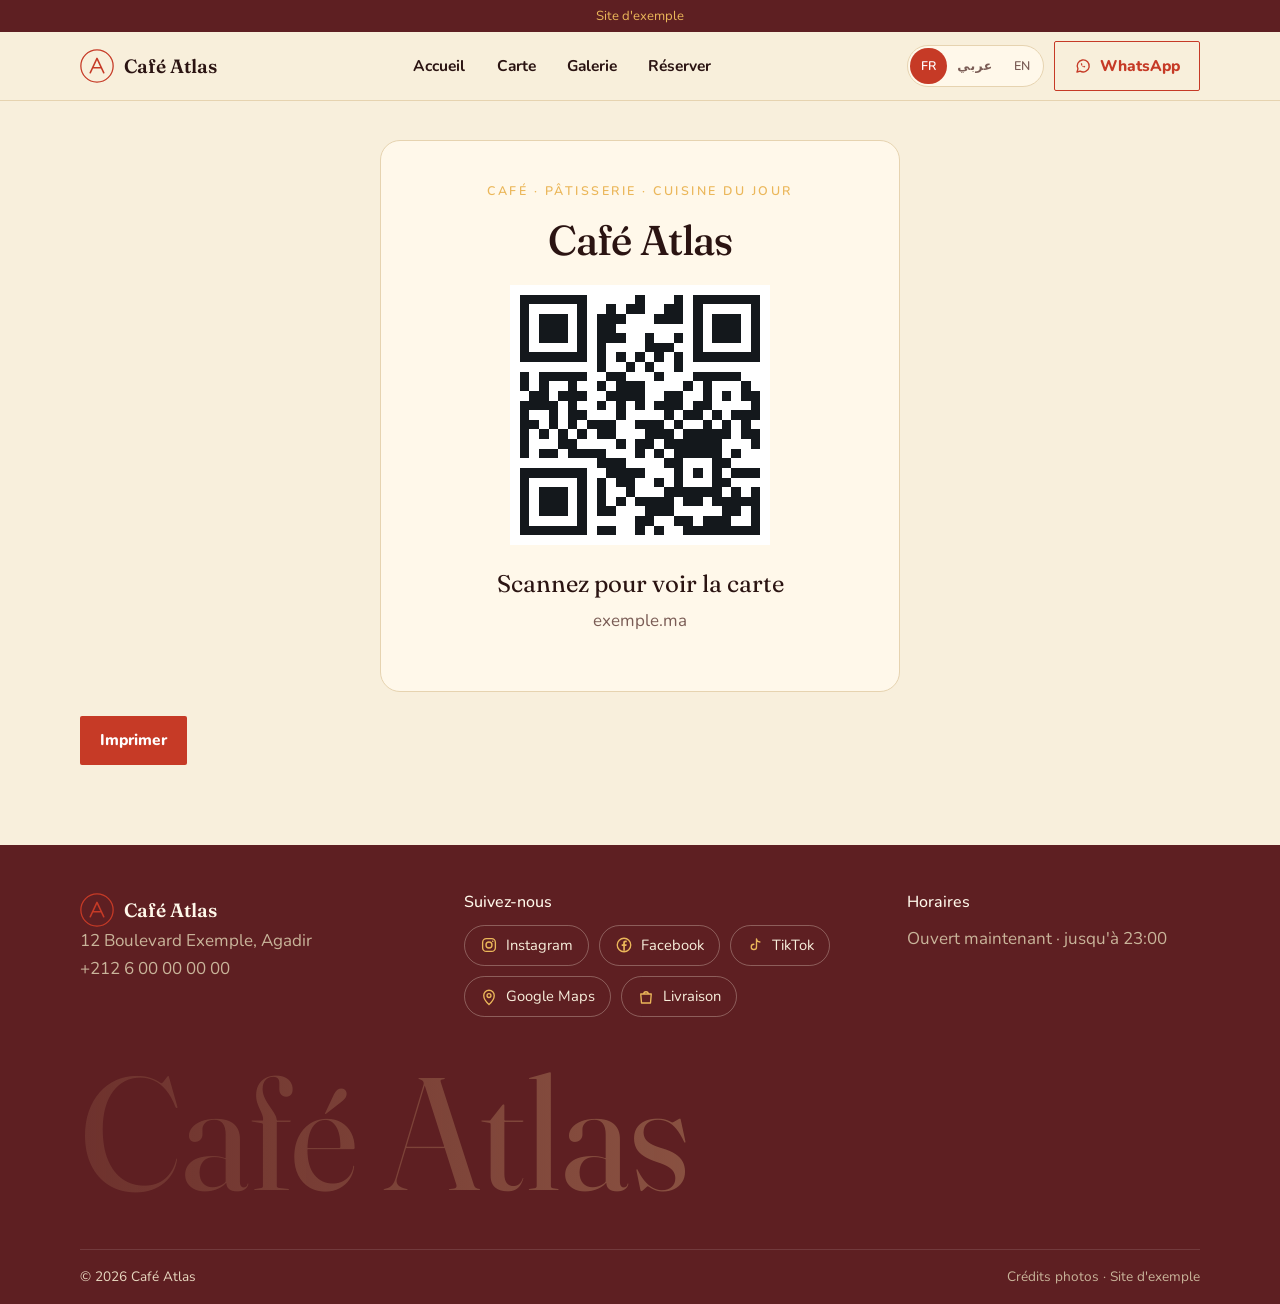
==== affichette.html @ 84bd7ed2 "feat: site d'exemple Café Atlas" ====
<!doctype html>
<html lang="fr" dir="ltr">
<head>
<meta charset="utf-8">
<meta name="viewport" content="width=device-width, initial-scale=1">
<title data-i18n="ti_poster">Affichette · Café Atlas</title>
<meta name="description" content="Affichette QR code du Café Atlas." data-i18n-meta="md_poster">
<meta property="og:title" content="Affichette · Café Atlas"><meta property="og:description" content="Affichette QR code du Café Atlas."><meta property="og:type" content="website">
<meta name="theme-color" content="#14181c">
<link rel="icon" href="data:image/svg+xml,%3Csvg xmlns='http://www.w3.org/2000/svg' viewBox='0 0 40 40'%3E%3Crect width='40' height='40' rx='9' fill='%2314181c'/%3E%3Cpath d='M12 28 20 11l8 17M15.5 22h9' fill='none' stroke='%23b8895b' stroke-width='2.4' stroke-linecap='round' stroke-linejoin='round'/%3E%3C/svg%3E">
<link rel="stylesheet" href="assets/style.css">
<link rel="preconnect" href="https://fonts.googleapis.com"><link rel="preconnect" href="https://fonts.gstatic.com" crossorigin>
<link rel="stylesheet" href="https://fonts.googleapis.com/css2?family=Fraunces:ital,opsz,wght@0,9..144,300;0,9..144,500;0,9..144,600;1,9..144,400;1,9..144,600&family=Nunito:wght@400;600;700;800&display=swap">
<link rel="stylesheet" href="assets/fx.css">
<link rel="stylesheet" href="assets/v2.css">

<script>document.documentElement.classList.add('js')</script>
</head>
<body data-page="poster">
<div class="prog" aria-hidden="true"></div>
<a class="skip" href="#main" data-i18n="skip">Aller au contenu</a>
<div class="demo" role="note"><span data-i18n="demo">Site d'exemple</span></div>
<header class="hdr" id="top">
  <div class="wrap hdr-in">
    <a class="brand" href="index.html" aria-label="Café Atlas"><svg class="mono" viewBox="0 0 40 40" aria-hidden="true"><circle cx="20" cy="20" r="19" fill="none" stroke="currentColor" stroke-width="1.5"/><path d="M12 28 20 11l8 17M15.5 22h9" fill="none" stroke="currentColor" stroke-width="1.8" stroke-linecap="round" stroke-linejoin="round"/></svg><span class="bn" data-i18n="name">Café Atlas</span></a>
    <nav class="nav" id="nav" aria-label="Navigation"><ul><li><a href="index.html" data-i18n="nav_home">Accueil</a></li><li><a href="carte.html" data-i18n="nav_menu">Carte</a></li><li><a href="galerie.html" data-i18n="nav_gallery">Galerie</a></li><li><a href="contact.html" data-i18n="nav_contact">Réserver</a></li></ul></nav>
    <div class="hdr-r">
      <div class="lang" role="group" aria-label="Langue"><button type="button" data-lang="fr" aria-pressed="true">FR</button><button type="button" data-lang="ar" aria-pressed="false" lang="ar">عربي</button><button type="button" data-lang="en" aria-pressed="false">EN</button></div>
      <a class="btn btn-ghost hide-s" data-wa href="https://wa.me/212600000000"><svg viewBox="0 0 24 24" aria-hidden="true"><path d="M4 20l1.3-4.2A8 8 0 1 1 8.2 18.8L4 20z" fill="none" stroke="currentColor" stroke-width="1.8" stroke-linejoin="round"/><path d="M9 9c.5 2.5 2.5 4.5 5 5l1.2-1.2-1.8-1-.8.7c-.9-.4-1.6-1.1-2-2l.7-.8-1-1.8L9 9z" fill="currentColor"/></svg><span data-i18n="wa">WhatsApp</span></a>
      <button class="burger" id="burger" type="button" aria-expanded="false" aria-controls="nav" aria-label="Menu" data-i18n-aria="nav_open"><span></span><span></span></button>
    </div>
  </div>
</header>
<main id="main">

<section class="poster-wrap"><div class="wrap">
<div class="poster" id="poster">
  <p class="eyebrow"><span data-i18n="tag">Café · Pâtisserie · Cuisine du jour</span></p><h1><span data-split data-i18n="name">Café Atlas</span></h1>
  <div class="qrbox"><svg role="img" aria-label="QR code" xmlns="http://www.w3.org/2000/svg" viewBox="0 0 27 27" shape-rendering="crispEdges"><path fill="#ffffff" d="M0 0h27v27H0z"/><path stroke="#14181c" d="M1 1.5h7m5 0h1m3 0h1m1 0h7M1 2.5h1m5 0h1m2 0h1m1 0h2m2 0h2m1 0h1m5 0h1M1 3.5h1m1 0h3m1 0h1m1 0h3m3 0h3m1 0h1m1 0h3m1 0h1M1 4.5h1m1 0h3m1 0h1m1 0h2m8 0h1m1 0h3m1 0h1M1 5.5h1m1 0h3m1 0h1m1 0h3m2 0h1m2 0h1m1 0h1m1 0h3m1 0h1M1 6.5h1m5 0h1m1 0h1m4 0h3m2 0h1m5 0h1M1 7.5h7m1 0h1m1 0h1m1 0h1m1 0h1m1 0h1m1 0h7M9 8.5h1m2 0h1m1 0h1m2 0h1M1 9.5h1m1 0h5m2 0h2m3 0h1m3 0h5M1 10.5h1m1 0h1m2 0h1m2 0h1m1 0h3m4 0h1m1 0h1m3 0h1M2 11.5h2m1 0h3m2 0h4m2 0h2m2 0h1m1 0h1m1 0h2M1 12.5h4m1 0h1m2 0h1m1 0h1m1 0h1m1 0h3m1 0h2m4 0h1M1 13.5h1m2 0h1m1 0h2m3 0h1m4 0h1m1 0h2m1 0h1m1 0h3M1 14.5h2m1 0h1m1 0h1m1 0h3m2 0h3m1 0h1m2 0h1m1 0h1m1 0h1M1 15.5h1m1 0h1m1 0h1m1 0h1m1 0h2m3 0h3m1 0h5m1 0h2M1 16.5h1m3 0h2m4 0h1m1 0h2m1 0h6m3 0h1M1 17.5h1m1 0h2m1 0h4m3 0h1m1 0h1m1 0h5m1 0h1M9 18.5h3m4 0h2m3 0h2M1 19.5h7m2 0h4m3 0h1m1 0h1m1 0h1m1 0h3M1 20.5h1m5 0h1m1 0h1m1 0h2m2 0h1m1 0h1m3 0h2M1 21.5h1m1 0h3m1 0h1m1 0h1m2 0h1m3 0h6m1 0h1m1 0h1M1 22.5h1m1 0h3m1 0h1m1 0h1m1 0h1m1 0h4m1 0h2m1 0h5M1 23.5h1m1 0h3m1 0h1m1 0h2m3 0h3m5 0h2m1 0h1M1 24.5h1m5 0h1m5 0h2m2 0h2m1 0h3m2 0h1M1 25.5h7m1 0h2m2 0h1m1 0h1m2 0h8"/></svg>
</div>
  <p class="po-t"><span data-i18n="po_t">Scannez pour voir la carte</span></p><p class="mut" dir="ltr">exemple.ma</p>
</div>
<p class="cta noprint"><button class="btn btn-gold" type="button" onclick="window.print()"><span data-i18n="po_print">Imprimer</span></button></p>
</div></section>
</main>
<footer class="ftr">
  <div class="wrap ftr-in">
    <div><a class="brand" href="index.html"><svg class="mono" viewBox="0 0 40 40" aria-hidden="true"><circle cx="20" cy="20" r="19" fill="none" stroke="currentColor" stroke-width="1.5"/><path d="M12 28 20 11l8 17M15.5 22h9" fill="none" stroke="currentColor" stroke-width="1.8" stroke-linecap="round" stroke-linejoin="round"/></svg><span class="bn" data-i18n="name">Café Atlas</span></a>
      <p class="mut"><span data-i18n="address">12 Boulevard Exemple, Agadir</span><br><a href="tel:+212600000000" dir="ltr">+212 6 00 00 00 00</a></p></div>
    <div><h3 data-i18n="social_t">Suivez-nous</h3><ul class="soc"><li><a class="pill" href="#" title="Lien à renseigner" aria-label="Instagram"><svg viewBox="0 0 24 24" aria-hidden="true"><rect x="3.5" y="3.5" width="17" height="17" rx="5" fill="none" stroke="currentColor" stroke-width="1.8"/><circle cx="12" cy="12" r="4" fill="none" stroke="currentColor" stroke-width="1.8"/><circle cx="17" cy="7" r="1.1" fill="currentColor"/></svg><span>Instagram</span></a></li><li><a class="pill" href="#" title="Lien à renseigner" aria-label="Facebook"><svg viewBox="0 0 24 24" aria-hidden="true"><circle cx="12" cy="12" r="9" fill="none" stroke="currentColor" stroke-width="1.8"/><path d="M13.2 19.5v-6.2h2l.4-2.4h-2.4V9.5c0-.7.3-1.2 1.300-1.200h1.200V6.200c-.2 0-1-.1-1.800-.1-1.900 0-3 1.100-3 3.100v1.700H8.900v2.400h2.100v6.200z" fill="currentColor"/></svg><span>Facebook</span></a></li><li><a class="pill" href="#" title="Lien à renseigner" aria-label="TikTok"><svg viewBox="0 0 24 24" aria-hidden="true"><path d="M14 4v10.5a3.500 3.500 0 1 1-3.500-3.500M14 4c.4 2.300 2 3.800 4.500 4" fill="none" stroke="currentColor" stroke-width="1.8" stroke-linecap="round"/></svg><span>TikTok</span></a></li><li><a class="pill" href="#" title="Lien à renseigner" aria-label="Google Maps"><svg viewBox="0 0 24 24" aria-hidden="true"><path d="M12 22s7-6.2 7-12a7 7 0 1 0-14 0c0 5.8 7 12 7 12z" fill="none" stroke="currentColor" stroke-width="1.8"/><circle cx="12" cy="10" r="2.6" fill="none" stroke="currentColor" stroke-width="1.8"/></svg><span>Google Maps</span></a></li><li><a class="pill" href="#" title="Lien à renseigner" aria-label="Livraison"><svg viewBox="0 0 24 24" aria-hidden="true"><path d="M5 8h14l-1 12H6L5 8z" fill="none" stroke="currentColor" stroke-width="1.8" stroke-linejoin="round"/><path d="M9 8a3 3 0 0 1 6 0" fill="none" stroke="currentColor" stroke-width="1.8"/></svg><span data-i18n="delivery">Livraison</span></a></li></ul></div>
    <div><h3 data-i18n="hours_t">Horaires</h3><p class="mut" id="ft-hours"><span class="js-status" data-i18n="open_now">Ouvert maintenant</span></p></div>
  </div>
  <div class="wrap"><div class="wordmark" aria-hidden="true" data-i18n="name">Café Atlas</div></div>
  <div class="wrap ftr-b"><span data-i18n="rights">© 2026 Café Atlas</span><span class="mut"><a href="credits.html" data-i18n="credits_t">Crédits photos</a> · Site d'exemple</span></div>
</footer>
<nav class="dock" aria-label="Actions rapides">
  <a href="tel:+212600000000"><svg viewBox="0 0 24 24" aria-hidden="true"><path d="M5 4h4l2 5-2.5 1.5a11 11 0 0 0 5 5L15 13l5 2v4a2 2 0 0 1-2 2A16 16 0 0 1 3 6a2 2 0 0 1 2-2z" fill="none" stroke="currentColor" stroke-width="1.8" stroke-linejoin="round"/></svg><span data-i18n="call">Appeler</span></a>
  <a data-wa href="https://wa.me/212600000000"><svg viewBox="0 0 24 24" aria-hidden="true"><path d="M4 20l1.3-4.2A8 8 0 1 1 8.2 18.8L4 20z" fill="none" stroke="currentColor" stroke-width="1.8" stroke-linejoin="round"/><path d="M9 9c.5 2.5 2.5 4.5 5 5l1.2-1.2-1.8-1-.8.7c-.9-.4-1.6-1.1-2-2l.7-.8-1-1.8L9 9z" fill="currentColor"/></svg><span data-i18n="wa">WhatsApp</span></a>
  <a href="https://www.google.com/maps/search/?api=1&query=Agadir%2C%20Maroc" target="_blank" rel="noopener"><svg viewBox="0 0 24 24" aria-hidden="true"><path d="M12 22s7-6.2 7-12a7 7 0 1 0-14 0c0 5.8 7 12 7 12z" fill="none" stroke="currentColor" stroke-width="1.8"/><circle cx="12" cy="10" r="2.6" fill="none" stroke="currentColor" stroke-width="1.8"/></svg><span data-i18n="route">Itinéraire</span></a>
</nav>
<script>window.CFG={"phone":"212600000000","tz":"Africa/Casablanca","hours":[["07:00","23:00"],["07:00","23:00"],["07:00","23:00"],["07:00","23:00"],["07:00","23:00"],["07:00","23:00"],["08:00","23:00"]]};</script>
<script src="assets/i18n.js"></script>
<script src="assets/app.js"></script>
<script src="assets/fx.js"></script>
</body></html>
---- assets/style.css ----
/* Café Atlas — site d'exemple. Palette et mouvement : voir MOTION.md */
:root{
  --ink:#14181c;--ink2:#1c2227;--sand:#f4efe8;--paper:#fbf9f5;--cu:#b8895b;--cu2:#d3a877;--mut:#6b6f73;--line:#e3ddd2;--white:#fff;
  --serif:Georgia,"Times New Roman",serif;--sans:system-ui,-apple-system,"Segoe UI",Roboto,Arial,sans-serif;
  --ease:cubic-bezier(0.23,1,0.32,1);--r:16px;
}
*{box-sizing:border-box}
html{scroll-behavior:smooth}
body{margin:0;font-family:var(--sans);font-size:17px;line-height:1.6;color:var(--ink);background:var(--paper);-webkit-font-smoothing:antialiased}
html[lang="ar"] body{font-family:"Segoe UI",Tahoma,"Noto Naskh Arabic",system-ui,sans-serif}
html[lang="ar"] h1,html[lang="ar"] h2,html[lang="ar"] h3{font-family:inherit;letter-spacing:0}
img,svg{max-width:100%}
a{color:inherit}
h1,h2,h3{margin:0 0 .5rem;line-height:1.15;font-family:var(--serif);font-weight:600;letter-spacing:-.01em}
h2{font-size:clamp(1.6rem,3.2vw,2.1rem)}
h3{font-size:1.15rem}
p{margin:0 0 1rem}
.wrap{width:min(1120px,100% - 40px);margin-inline:auto}
.mut{color:var(--mut)}.small{font-size:.88rem}
.skip{position:absolute;inset-inline-start:-999px;top:0;background:var(--cu);color:var(--ink);padding:.6rem 1rem;z-index:100}
.skip:focus{inset-inline-start:0}
:focus-visible{outline:2px solid var(--cu);outline-offset:3px;border-radius:6px}

.demo{background:var(--ink);color:var(--cu2);text-align:center;font-size:.72rem;letter-spacing:.2em;text-transform:uppercase;padding:.35rem 0}

/* En-tête */
.hdr{position:sticky;top:0;z-index:50;background:rgba(251,249,245,.92);backdrop-filter:saturate(1.4) blur(10px);border-bottom:1px solid var(--line)}
.hdr-in{display:flex;align-items:center;justify-content:space-between;gap:1rem;min-height:68px}
.brand{display:flex;align-items:center;gap:.65rem;text-decoration:none;font-family:var(--serif);font-weight:600;font-size:1.2rem}
html[lang="ar"] .brand{font-family:inherit}
.mono{width:34px;height:34px;color:var(--cu)}
.nav ul{display:flex;gap:.25rem;list-style:none;margin:0;padding:0}
.nav a{position:relative;display:block;padding:.5rem .85rem;text-decoration:none;font-weight:500;font-size:.98rem}
.nav a::after{content:"";position:absolute;inset-inline:.85rem;bottom:.25rem;height:2px;background:var(--cu);transform:scaleX(0);transform-origin:left;transition:transform 220ms var(--ease)}
html[dir="rtl"] .nav a::after{transform-origin:right}
.nav a[aria-current="page"]::after{transform:scaleX(1)}
@media (hover:hover) and (pointer:fine){.nav a:hover::after{transform:scaleX(1)}}
.hdr-r{display:flex;align-items:center;gap:.6rem}
.lang{display:inline-flex;border:1px solid var(--line);border-radius:999px;padding:2px;background:var(--white)}
.lang button{border:0;background:transparent;font:inherit;font-size:.78rem;font-weight:600;letter-spacing:.04em;padding:.3rem .65rem;border-radius:999px;cursor:pointer;color:var(--mut);transition:background-color 160ms ease,color 160ms ease}
.lang button[aria-pressed="true"]{background:var(--ink);color:var(--white)}
.burger{display:none;width:42px;height:42px;border:1px solid var(--line);border-radius:12px;background:var(--white);cursor:pointer;position:relative}
.burger span{position:absolute;inset-inline:11px;height:2px;background:var(--ink);transition:transform 220ms var(--ease),top 220ms var(--ease)}
.burger span:first-child{top:16px}.burger span:last-child{top:24px}
.burger[aria-expanded="true"] span:first-child{top:20px;transform:rotate(45deg)}
.burger[aria-expanded="true"] span:last-child{top:20px;transform:rotate(-45deg)}

/* Boutons */
.btn{display:inline-flex;align-items:center;justify-content:center;gap:.5rem;padding:.72rem 1.2rem;border-radius:999px;border:1px solid transparent;font:inherit;font-weight:600;font-size:.97rem;text-decoration:none;cursor:pointer;transition:transform 160ms var(--ease),background-color 160ms ease,border-color 160ms ease,color 160ms ease,box-shadow 200ms ease}
.btn svg{width:18px;height:18px;flex:none}
.btn:active{transform:scale(.98)}
.btn-gold{background:var(--cu);color:var(--ink)}
.btn-line{border-color:rgba(255,255,255,.45);color:var(--white)}
.btn-ghost{border-color:var(--line);background:var(--white)}
.btn-dark{background:var(--ink);color:var(--white)}
.btn-line-d{border-color:var(--ink)}
@media (hover:hover) and (pointer:fine){
  .btn:hover{transform:translateY(-1px)}
  .btn:active{transform:scale(.98)}
  .btn-gold:hover{background:var(--cu2);box-shadow:0 8px 24px rgba(184,137,91,.35)}
  .btn-line:hover{border-color:var(--white);background:rgba(255,255,255,.08)}
  .btn-ghost:hover{border-color:var(--ink)}
  .btn-dark:hover{background:var(--ink2)}
  .btn-line-d:hover{background:var(--ink);color:var(--white)}
}
.cta{display:flex;flex-wrap:wrap;gap:.75rem;margin-top:1.5rem}

/* Hero */
.hero{background:radial-gradient(900px 420px at 85% -10%,rgba(184,137,91,.28),transparent 60%),radial-gradient(700px 400px at -10% 110%,rgba(184,137,91,.14),transparent 60%),var(--ink);color:var(--white);padding:clamp(3.5rem,9vw,7rem) 0}
.eyebrow{color:var(--cu2);text-transform:uppercase;letter-spacing:.2em;font-size:.78rem;font-weight:600;margin-bottom:1rem}
html[lang="ar"] .eyebrow{letter-spacing:0}
.hero h1{font-size:clamp(2.8rem,8vw,5.4rem);margin-bottom:1rem}
.lead{font-size:clamp(1.1rem,2.2vw,1.4rem);color:#d9d4cb;max-width:34rem}
.status{display:inline-flex;align-items:center;gap:.55rem;font-size:.92rem;color:#e8e3da;border:1px solid rgba(255,255,255,.2);border-radius:999px;padding:.3rem .9rem}
.dot{width:8px;height:8px;border-radius:50%;background:#9aa0a6}
.is-open .dot{background:#6ee7a0}.is-closed .dot{background:#f0a3a3}

/* Sections */
.sec{padding:clamp(3rem,6vw,5rem) 0}
.alt{background:var(--sand)}
.two{display:grid;grid-template-columns:1.1fr .9fr;gap:clamp(1.5rem,5vw,4rem);align-items:start}
.big{font-size:1.15rem;color:#33393e}
.facts{list-style:none;margin:0;padding:0;display:grid;gap:.9rem}
.facts li{display:flex;align-items:center;gap:.8rem;padding:1rem 1.1rem;background:var(--white);border:1px solid var(--line);border-radius:var(--r)}
.facts svg{width:22px;height:22px;color:var(--cu);flex:none}
.cards3{display:grid;grid-template-columns:repeat(3,1fr);gap:1.25rem;margin-top:1.5rem}
.card{background:var(--white);border:1px solid var(--line);border-radius:var(--r);overflow:hidden;padding-bottom:1.1rem;transition:transform 220ms var(--ease),box-shadow 220ms ease}
.card h3,.card p{padding-inline:1.1rem}.card h3{margin-top:1rem}.card p{color:var(--mut);margin:0}
@media (hover:hover) and (pointer:fine){.card:hover{transform:translateY(-3px);box-shadow:0 14px 34px rgba(20,24,28,.1)}}

/* Zones photo (à remplacer par les vraies photos du commerce) */
.ph{position:relative;display:grid;place-items:center;aspect-ratio:4/3;width:100%;border:0;padding:0;margin:0;cursor:default;background:linear-gradient(135deg,#2b333a,#48555e);color:#cfc8bc;font:inherit}
.ph1{background:linear-gradient(135deg,#2b333a,#4b5963)}.ph2{background:linear-gradient(135deg,#3a322b,#6d5a47)}.ph3{background:linear-gradient(135deg,#272e33,#3f4d55)}.ph4{background:linear-gradient(135deg,#352f2a,#5f5144)}
.ph::before{content:"";position:absolute;inset:10px;border:1px dashed rgba(255,255,255,.28);border-radius:10px}
.ph span{font-size:.78rem;letter-spacing:.12em;text-transform:uppercase;opacity:.85}
html[lang="ar"] .ph span{letter-spacing:0}
button.ph{cursor:zoom-in}

/* Animation « dock » */
.fx{margin:1.5rem 0 1.25rem;border-radius:var(--r);overflow:hidden;background:var(--ink)}
.fx iframe{display:block;width:100%;aspect-ratio:16/5;border:0}
.soc{list-style:none;margin:0;padding:0;display:flex;flex-wrap:wrap;gap:.6rem}
.pill{display:inline-flex;align-items:center;gap:.5rem;padding:.5rem .95rem;border:1px solid var(--line);border-radius:999px;text-decoration:none;font-size:.92rem;background:var(--white);transition:transform 160ms var(--ease),border-color 160ms ease,background-color 160ms ease}
.pill svg{width:18px;height:18px;color:var(--cu)}
.ftr .pill{background:transparent;border-color:rgba(255,255,255,.22);color:#e8e3da}
@media (hover:hover) and (pointer:fine){.pill:hover{transform:translateY(-1px);border-color:var(--cu)}}

/* Horaires, carte */
.hrs{width:100%;border-collapse:collapse;margin-top:.5rem}
.hrs th,.hrs td{padding:.55rem .7rem;border-bottom:1px solid var(--line);text-align:start;font-weight:400}
.hrs td{text-align:end;font-variant-numeric:tabular-nums}
.hrs tr.today{background:rgba(184,137,91,.14)}.hrs tr.today th{font-weight:700}
.map iframe{display:block;width:100%;height:290px;border:0;border-radius:14px;margin:.75rem 0 1rem}
.band{background:var(--ink);color:var(--white);padding:clamp(2.5rem,5vw,3.5rem) 0}
.band-in{display:flex;align-items:center;justify-content:space-between;gap:1.5rem;flex-wrap:wrap}
.band p{color:#cfcac1;margin:0}

/* Pages */
.phead{padding:clamp(2.5rem,6vw,4rem) 0 .5rem}
.phead h1{font-size:clamp(2.2rem,5vw,3.4rem)}
.chips{display:flex;flex-wrap:wrap;gap:.5rem;margin-top:1.25rem}
.chip{border:1px solid var(--line);background:var(--white);font:inherit;font-size:.92rem;padding:.45rem 1rem;border-radius:999px;cursor:pointer;transition:background-color 160ms ease,color 160ms ease,border-color 160ms ease}
.chip[aria-pressed="true"]{background:var(--ink);color:var(--white);border-color:var(--ink)}
.mcat{margin-bottom:2.2rem}.mcat.hide{display:none}
.ml{list-style:none;margin:.5rem 0 0;padding:0}
.ml li{display:flex;align-items:baseline;justify-content:space-between;gap:1rem;padding:.9rem 0;border-bottom:1px dotted #cfc7ba}
.ml h3{margin:0;font-family:var(--sans);font-weight:600}.ml p{margin:.15rem 0 0;font-size:.92rem}
.price{color:var(--cu);white-space:nowrap}.price b{font-size:1.15rem;color:var(--ink)}
.grid{display:grid;grid-template-columns:repeat(4,1fr);gap:1rem}
.tile{margin:0}.tile .ph{border-radius:12px;overflow:hidden}.tile figcaption{padding:.45rem .1rem;color:var(--mut);font-size:.9rem}

/* Formulaire */
.form{display:grid;gap:1rem}
.form label{display:grid;gap:.35rem;font-weight:600;font-size:.92rem}
.form input,.form textarea{font:inherit;font-weight:400;padding:.75rem .9rem;border:1px solid #d6cfc2;border-radius:12px;background:var(--white);color:var(--ink);width:100%}
.form input:focus,.form textarea:focus{outline:2px solid var(--cu);outline-offset:1px;border-color:var(--cu)}
.row3{display:grid;grid-template-columns:1.3fr 1fr 1fr;gap:.75rem}
.err{color:#9f2d2d;margin:0}

/* Lightbox */
.lb{position:fixed;inset:0;z-index:80;display:grid;grid-template-columns:auto 1fr auto;align-items:center;gap:.5rem;padding:1rem;background:rgba(10,12,14,.92);opacity:0;transition:opacity 200ms ease}
.lb[hidden]{display:none}.lb.on{opacity:1}
.lb-c{justify-self:center;width:min(720px,100%);text-align:center;color:#e8e3da;transform:scale(.97);transition:transform 220ms var(--ease)}
.lb.on .lb-c{transform:none}
.lb-ph{border-radius:14px;cursor:default}
.lb-n,.lb-x{border:1px solid rgba(255,255,255,.3);background:transparent;color:#fff;width:46px;height:46px;border-radius:50%;font-size:1.6rem;cursor:pointer;line-height:1}
.lb-x{position:absolute;top:14px;inset-inline-end:14px}
html[dir="rtl"] .lb-n{transform:scaleX(-1)}

/* Pied de page et barre d'actions mobile */
.ftr{background:var(--ink);color:#cfcac1;padding:3rem 0 1rem}
.ftr .brand{color:var(--white)}
.ftr-in{display:grid;grid-template-columns:1.2fr 1.4fr 1fr;gap:2rem}
.ftr h3{color:var(--white);font-family:var(--sans);font-size:.85rem;text-transform:uppercase;letter-spacing:.14em;margin-bottom:.8rem}
html[lang="ar"] .ftr h3{letter-spacing:0}
.ftr a{text-decoration:none}.ftr .mut{color:#a9a49b}
.ftr-b{display:flex;justify-content:space-between;gap:1rem;margin-top:2rem;padding-top:1rem;border-top:1px solid rgba(255,255,255,.12);font-size:.85rem}
.dock{display:none}

/* Affichette */
.poster-wrap{padding:2.5rem 0 4rem}
.poster{width:min(520px,100%);margin:0 auto;background:var(--white);border:1px solid var(--line);border-radius:20px;text-align:center;padding:2.5rem 1.5rem}
.poster h1{font-size:2.6rem}.qrbox{width:260px;margin:1.25rem auto}.qrbox svg{width:100%;height:auto;display:block}.po-t{font-family:var(--serif);font-size:1.5rem;margin:.5rem 0 .25rem}

/* Apparition au défilement */
html.js [data-reveal]{opacity:0;transform:translateY(14px);transition:opacity 600ms var(--ease),transform 600ms var(--ease);transition-delay:calc(var(--i,0) * 60ms)}
html.js [data-reveal].in{opacity:1;transform:none}

@media (max-width:860px){
  .two,.ftr-in{grid-template-columns:1fr}
  .cards3{grid-template-columns:1fr}
  .grid{grid-template-columns:repeat(2,1fr)}
  .hide-s{display:none}
  .burger{display:block}
  .nav{position:absolute;inset-inline:0;top:100%;background:var(--paper);border-bottom:1px solid var(--line);padding:.5rem 20px 1rem;display:none}
  .nav.open{display:block}
  .nav ul{flex-direction:column}
  .nav a{padding:.8rem .2rem;font-size:1.05rem}.nav a::after{inset-inline:.2rem}
  .row3{grid-template-columns:1fr 1fr}.row3 label:first-child{grid-column:1/-1}
  .lb{grid-template-columns:1fr;grid-template-rows:1fr auto}
  .lb-n{position:absolute;top:50%;transform:translateY(-50%)}.lb-p{inset-inline-start:8px}.lb-nx{inset-inline-end:8px}
  html[dir="rtl"] .lb-n{transform:translateY(-50%) scaleX(-1)}
  .dock{display:grid;grid-template-columns:repeat(3,1fr);position:fixed;inset-inline:0;bottom:0;z-index:60;background:var(--ink);padding:.45rem .5rem calc(.45rem + env(safe-area-inset-bottom))}
  .dock a{display:flex;flex-direction:column;align-items:center;gap:.15rem;color:#e8e3da;text-decoration:none;font-size:.74rem;padding:.3rem}
  .dock svg{width:22px;height:22px;color:var(--cu2)}
  body{padding-bottom:70px}
}
@media (max-width:420px){.lang button{padding:.3rem .5rem}.brand{font-size:1.05rem}}

@media (prefers-reduced-motion:reduce){
  html{scroll-behavior:auto}
  html.js [data-reveal]{transform:none;transition:opacity 200ms linear;transition-delay:0s}
  .btn:hover,.card:hover,.pill:hover{transform:none}
  .lb-c{transform:none;transition:none}
}
@media print{
  .demo,.hdr,.ftr,.dock,.noprint,.skip{display:none!important}
  body{background:#fff;padding:0}.poster{border:0}
}
---- assets/fx.css ----
/* Effets de mouvement : illustration dessinée, zellige animé, titres mot à mot, bande défilante.
   Règles : transform/opacity seulement, ease-out fort, tout est coupé si « réduire les animations ». */

/* Progression de lecture */
.prog{position:fixed;top:0;inset-inline:0;height:3px;z-index:90;background:linear-gradient(90deg,var(--cu),var(--cu2));transform:scaleX(var(--p,0));transform-origin:left;pointer-events:none}
html[dir="rtl"] .prog{transform-origin:right}

/* Titres : les mots montent derrière un masque */
.w{display:inline-block;overflow:hidden;vertical-align:top;padding-bottom:.16em;margin-bottom:-.16em}
.wi{display:inline-block}
html.js [data-split] .wi{transform:translateY(110%);transition:transform 750ms var(--ease);transition-delay:calc(var(--j,0) * 80ms)}
html.js [data-split].in .wi{transform:none}

/* Texte qui s'éclaire en défilant */
.sw{opacity:.2;transition:opacity 260ms ease}.sw.on{opacity:1}

/* Hero : zellige en mouvement + halo qui suit le curseur */
.hero{position:relative;overflow:hidden}
.pat{position:absolute;inset:-12% 0;opacity:.11;background-image:url("data:image/svg+xml,%3Csvg xmlns='http://www.w3.org/2000/svg' width='64' height='64' viewBox='0 0 64 64'%3E%3Cg fill='none' stroke='%23d3a877' stroke-width='.8'%3E%3Cpath d='M16 16h32v32H16zM32 9.4l22.6 22.6L32 54.6 9.4 32z'/%3E%3Ccircle cx='32' cy='32' r='3'/%3E%3C/g%3E%3C/svg%3E");background-size:96px;animation:drift 120s linear infinite;transform:translateY(calc(var(--sy,0) * .12px));-webkit-mask-image:radial-gradient(ellipse at 70% 40%,#000 20%,transparent 75%);mask-image:radial-gradient(ellipse at 70% 40%,#000 20%,transparent 75%)}
@keyframes drift{to{background-position:960px 480px}}
.spot{position:absolute;inset:0;pointer-events:none;opacity:.7;background:radial-gradient(460px circle at var(--mx,72%) var(--my,30%),rgba(211,168,119,.2),transparent 62%);transition:opacity 400ms ease}
.hero-in{position:relative;display:grid;grid-template-columns:1.1fr .9fr;gap:2rem;align-items:center}
.hero-art{position:relative;justify-self:center;width:min(380px,80vw);aspect-ratio:1;translate:0 calc(var(--sy,0) * -.05px)}
.hero-art-in{position:absolute;inset:0}
.ring{position:absolute;inset:0;width:100%;height:100%;animation:spin 48s linear infinite}
.ring text{font:600 12.5px system-ui,Segoe UI,Arial,sans-serif;letter-spacing:.28em;fill:rgba(211,168,119,.7)}
@keyframes spin{to{transform:rotate(360deg)}}
.glass{position:absolute;inset:14% 20%;width:60%;height:72%;stroke:var(--cu2);stroke-width:2.4;overflow:visible}
.glass .liq{fill:rgba(184,137,91,.28);opacity:0;transition:opacity 900ms ease 1.2s}
.in .glass .liq{opacity:1}

/* Dessin trait par trait */
.draw path,.draw ellipse{stroke-dasharray:1;stroke-dashoffset:1;transition:stroke-dashoffset 1.4s var(--ease);transition-delay:calc(var(--k,0) * 120ms)}
.in .draw path,.in .draw ellipse,.draw.in path{stroke-dashoffset:0}
.glass .liq,.glass path.liq{stroke-dasharray:none;stroke-dashoffset:0}
.steam path{animation:steam 4s ease-in-out infinite;animation-delay:calc(var(--k,0) * .55s + 1.6s)}
@keyframes steam{0%,100%{opacity:.35;transform:translateY(5px)}50%{opacity:1;transform:translateY(-6px)}}
.art{position:relative;display:grid;place-items:center;aspect-ratio:4/3;background:var(--ink);overflow:hidden}
.art::before{content:"";position:absolute;inset:0;opacity:.09;background-image:url("data:image/svg+xml,%3Csvg xmlns='http://www.w3.org/2000/svg' width='64' height='64' viewBox='0 0 64 64'%3E%3Cg fill='none' stroke='%23d3a877' stroke-width='.8'%3E%3Cpath d='M16 16h32v32H16zM32 9.4l22.6 22.6L32 54.6 9.4 32z'/%3E%3Ccircle cx='32' cy='32' r='3'/%3E%3C/g%3E%3C/svg%3E");background-size:72px}
.art svg{position:relative;width:62%;stroke:var(--cu2);stroke-width:2.2;transition:transform 500ms var(--ease)}
@media (hover:hover) and (pointer:fine){.card:hover .art svg{transform:scale(1.05) rotate(-1.5deg)}}

/* Bande défilante */
.marq{overflow:hidden;background:var(--ink2);border-block:1px solid rgba(255,255,255,.08);color:var(--cu2);padding:.9rem 0;font-family:var(--serif);font-size:1.15rem}
.marq-t{display:flex;width:max-content;animation:marq 38s linear infinite}
.marq-t>div{display:flex;align-items:center;white-space:nowrap}
.marq-t span{padding:0 1.4rem}.marq-t i{font-style:normal;font-size:.7rem;opacity:.6}
.marq:hover .marq-t{animation-play-state:paused}
@keyframes marq{to{transform:translateX(-50%)}}

/* Texte d'histoire plus grand */
.big{font-size:clamp(1.25rem,2.4vw,1.65rem);line-height:1.5;font-family:var(--serif);color:var(--ink)}
html[lang="ar"] .big{font-family:inherit}

/* Menu : ligne qui s'éclaire au survol */
.ml li{position:relative;isolation:isolate;padding-inline:.7rem}
.ml li::before{content:"";position:absolute;inset:0;z-index:-1;background:rgba(184,137,91,.1);transform:scaleX(0);transform-origin:left;transition:transform 280ms var(--ease)}
html[dir="rtl"] .ml li::before{transform-origin:right}
@media (hover:hover) and (pointer:fine){.ml li:hover::before{transform:scaleX(1)}}

/* Galerie éditoriale + volets qui s'ouvrent */
.grid{display:block;columns:4 220px;column-gap:1rem}
.tile{break-inside:avoid;margin-bottom:1rem}
.tile:nth-child(odd) .ph{aspect-ratio:4/5}.tile:nth-child(3n) .ph{aspect-ratio:1/1}.tile:nth-child(even) .ph{aspect-ratio:4/3}
.tile .ph{overflow:hidden;border-radius:12px}
.slats{position:absolute;inset:0;display:flex;pointer-events:none;z-index:2}
.slats span{flex:1;background:var(--ink);transform-origin:center;transition:transform 800ms var(--ease);transition-delay:calc(var(--s,0) * 80ms);box-shadow:inset -1px 0 0 rgba(211,168,119,.35)}
.tile.in .slats span{transform:scaleX(0)}
.tile .ph::after{content:"";position:absolute;inset:0;background:linear-gradient(135deg,transparent 40%,rgba(255,255,255,.07));transform:scale(1);transition:transform 600ms var(--ease)}
@media (hover:hover) and (pointer:fine){.tile:hover .ph::after{transform:scale(1.15)}}

/* Pied de page : grand nom en dégradé animé */
.wordmark{font-family:var(--serif);font-size:clamp(3rem,13vw,10rem);line-height:1.05;margin-top:2rem;background:linear-gradient(90deg,rgba(211,168,119,.14),rgba(211,168,119,.6),rgba(211,168,119,.14));background-size:220% 100%;-webkit-background-clip:text;background-clip:text;color:transparent;animation:shimmer 9s linear infinite;user-select:none}
html[lang="ar"] .wordmark{font-family:inherit}
@keyframes shimmer{to{background-position:-220% 0}}

@media (max-width:860px){
  .hero-in{grid-template-columns:1fr}
  .hero-art{width:min(300px,72vw);margin-top:.5rem}
  .grid{columns:2 140px}
  .marq{font-size:1rem}
}

@media (prefers-reduced-motion:reduce){
  .pat,.ring,.marq-t,.steam path,.wordmark{animation:none}
  .pat,.hero-art{transform:none;translate:none}
  html.js [data-split] .wi{transform:none;transition:none}
  .sw{opacity:1;transition:none}
  .draw path,.draw ellipse{stroke-dashoffset:0;transition:none}
  .glass .liq{opacity:1;transition:none}
  .slats{display:none}
  .prog{display:none}
  .ml li::before,.art svg{transition:none}
  ::view-transition-group(*),::view-transition-old(*),::view-transition-new(*){animation:none!important}
}

/* ===== Fond animé de produits (hero) ===== */
.hero-in{grid-template-columns:1fr}
.hero{min-height:min(88vh,720px);display:flex;align-items:center}
.wall{position:absolute;inset:0;overflow:hidden;background:#14181c;transform:translateY(calc(var(--sy,0) * .12px))}
.slide{position:absolute;inset:-5%;background-size:cover;background-position:center;opacity:0;animation:kb 28s linear infinite;animation-delay:calc(var(--n) * 7s - 2s);will-change:transform,opacity}
@keyframes kb{0%{opacity:0;transform:scale(1.14) translate3d(1.6%,1%,0)}5%{opacity:1}25%{opacity:1}30%{opacity:0;transform:scale(1.02) translate3d(-1.6%,-1%,0)}100%{opacity:0;transform:scale(1.02)}}
.veil{position:absolute;inset:0;background:linear-gradient(90deg,rgba(15,18,21,.9) 0%,rgba(15,18,21,.66) 46%,rgba(15,18,21,.3) 100%),linear-gradient(0deg,rgba(15,18,21,.6),transparent 45%)}
html[dir="rtl"] .veil{background:linear-gradient(270deg,rgba(15,18,21,.9) 0%,rgba(15,18,21,.66) 46%,rgba(15,18,21,.3) 100%),linear-gradient(0deg,rgba(15,18,21,.6),transparent 45%)}
.hero .pat{position:absolute;inset:-100px;opacity:.08;background-size:96px;animation:drift 22s linear infinite;transform:none;-webkit-mask-image:none;mask-image:none}
@keyframes drift{from{transform:translate3d(0,0,0)}to{transform:translate3d(-96px,-96px,0)}}
.hero-in{z-index:2}
.wall-cap{position:absolute;z-index:2;inset-inline-end:clamp(16px,3vw,40px);bottom:20px;height:34px;min-width:230px}
.wall-cap span{position:absolute;inset-inline-end:0;bottom:0;white-space:nowrap;color:#f4efe8;font-size:.85rem;letter-spacing:.06em;padding:.4rem .9rem;border:1px solid rgba(255,255,255,.28);border-radius:999px;background:rgba(15,18,21,.45);backdrop-filter:blur(6px);opacity:0;animation:capk 28s linear infinite;animation-delay:calc(var(--n) * 7s - 2s)}
.wall-cap span::before{content:"";display:inline-block;width:6px;height:6px;border-radius:50%;background:var(--cu2);margin-inline-end:.55rem;vertical-align:middle}
@keyframes capk{0%{opacity:0;transform:translateY(6px)}4%{opacity:1;transform:none}21%{opacity:1;transform:none}24%{opacity:0;transform:translateY(-6px)}100%{opacity:0}}

/* Images dans les cartes, la galerie et les bannières */
.art{background:var(--ink)}.art::before{display:none}
.art img{width:100%;height:100%;object-fit:cover;display:block;transition:transform 700ms var(--ease)}
@media (hover:hover) and (pointer:fine){.card:hover .art img{transform:scale(1.06)}}
.tile .ph{background:var(--ink2)}.tile .ph::before{display:none}.tile .ph::after{display:none}
.tile .ph img{position:absolute;inset:0;width:100%;height:100%;object-fit:cover;transition:transform 700ms var(--ease)}
@media (hover:hover) and (pointer:fine){.tile:hover .ph img{transform:scale(1.06)}}
.lb-img{width:100%;max-height:78vh;object-fit:contain;border-radius:14px;background:var(--ink2)}
.pbanner{height:clamp(160px,30vw,300px);background-size:cover;background-position:center;position:relative;overflow:hidden;animation:bz 24s ease-in-out infinite alternate}
.pbanner::after{content:"";position:absolute;inset:0;background:linear-gradient(0deg,rgba(251,249,245,1),rgba(251,249,245,0) 55%)}
@keyframes bz{from{background-size:112%}to{background-size:100%}}
.cred{list-style:none;margin:0;padding:0;display:grid;gap:1rem}
.cred li{display:flex;gap:1rem;align-items:center;padding:.8rem;border:1px solid var(--line);border-radius:14px;background:var(--white)}
.cred img{width:120px;height:90px;object-fit:cover;border-radius:10px;flex:none}
.cred a{color:var(--cu)}
@media (max-width:860px){
  .veil,html[dir="rtl"] .veil{background:linear-gradient(0deg,rgba(15,18,21,.92) 0%,rgba(15,18,21,.6) 100%)}
  .wall-cap{inset-inline-start:16px;inset-inline-end:auto;bottom:14px}
  .cred li{flex-direction:column;align-items:flex-start}.cred img{width:100%;height:160px}
}
@media (prefers-reduced-motion:reduce){
  .slide{animation:none;opacity:0;transform:none}.slide:first-child{opacity:1}
  .wall-cap span{animation:none;opacity:0}.wall-cap span:first-child{opacity:1}
  .hero .pat,.pbanner{animation:none}
}
---- assets/v2.css ----
/* Café Atlas v2 — style inspiré des couleurs franches, formes organiques et photos rondes. Chargé après style.css et fx.css. */
:root{
  --red:#C63A26;--red2:#A82D1D;--cream:#F8EFDC;--sand:#F1E3C8;--teal:#25706B;--olive:#5F6E24;--mustard:#8F5A10;--plum:#7A3347;--wine:#5E1F22;
  --ink:#2B1412;--ink2:#3A1C19;--paper:#F8EFDC;--cu:#C63A26;--cu2:#EBB75A;--mut:#7A5C55;--line:#E6D3B0;--white:#FFF8EA;--r:0px;
  --serif:"Fraunces",Georgia,"Times New Roman",serif;--sans:"Nunito",system-ui,-apple-system,"Segoe UI",Roboto,Arial,sans-serif;
}
body{background:var(--cream);color:var(--ink);font-size:17px}
h1,h2,h3{font-family:var(--serif);font-weight:500;letter-spacing:-.02em}
h2{font-size:clamp(1.9rem,4vw,3rem)}
html[lang="ar"] body,html[lang="ar"] h1,html[lang="ar"] h2,html[lang="ar"] h3{font-family:"Segoe UI",Tahoma,"Noto Naskh Arabic",system-ui,sans-serif}
:focus-visible{outline-color:var(--red)}
.skip{background:var(--red);color:#fff}

/* bandeaux et en-tête */
.demo{background:var(--wine);color:var(--cu2)}
.strip{background:var(--red2);color:var(--cream);text-align:center;font-size:.9rem;font-weight:700;padding:.4rem 1rem}
.hdr{background:rgba(248,239,220,.95);border-bottom:0;box-shadow:0 1px 0 var(--line)}
.brand{font-family:var(--serif);font-weight:600}
.mono{color:var(--red)}
.nav a{font-size:.97rem;font-weight:700}
.nav a::after{background:var(--red)}
.lang{background:#FFF8EA;border-color:var(--line)}
.lang button[aria-pressed="true"]{background:var(--red);color:#fff}
.burger{background:#FFF8EA;border-color:var(--line)}
.prog{background:linear-gradient(90deg,var(--red),var(--cu2))}

/* boutons : carrés comme sur l'exemple */
.btn{border-radius:2px;font-size:.97rem;font-weight:800;touch-action:manipulation}
.btn-gold{background:var(--red);color:#fff}
.btn-gold:hover{background:var(--red2)!important;box-shadow:0 8px 22px rgba(198,58,38,.3)!important}
.btn-ghost{background:transparent;border-color:var(--red);color:var(--red)}
.btn-ghost:hover{background:var(--red)!important;color:#fff;border-color:var(--red)!important}
.btn-dark{background:var(--wine);color:var(--cream)}
.btn-dark:hover{background:var(--ink)!important}
.btn-cream{background:var(--cream);color:var(--red);border-color:var(--cream)}
.btn-cream:hover{background:#fff!important}
.btn-out{border-color:var(--cream);color:var(--cream);background:transparent}
.btn-out:hover{background:var(--cream)!important;color:var(--red)}

/* ============ ACCUEIL : section rouge (hero + menus) ============ */
.red{position:relative;background:var(--red);color:var(--cream);overflow:hidden}
.swirl{position:absolute;pointer-events:none;color:var(--red2);opacity:.55;z-index:0}
.swirl.a{width:min(680px,80vw);inset-inline-end:-6%;top:6%;animation:drift 22s ease-in-out infinite alternate}
.swirl.b{width:min(520px,70vw);inset-inline-start:-8%;bottom:8%;animation:drift 28s ease-in-out infinite alternate-reverse}
.swirl.c{width:min(460px,60vw);inset-inline-end:2%;bottom:-6%;animation:drift 25s ease-in-out infinite alternate}
@keyframes drift{from{transform:translate3d(0,0,0) rotate(0)}to{transform:translate3d(18px,-22px,0) rotate(6deg)}}
.vh{position:relative;z-index:2;padding:clamp(2rem,5vw,4rem) 0 clamp(2.5rem,6vw,5rem)}
.vh-in{display:grid;grid-template-columns:1fr 1.08fr;gap:clamp(1.5rem,4vw,3.5rem);align-items:center}
.vh h1{font-size:clamp(2.7rem,6.6vw,5.6rem);font-weight:300;line-height:1.02;color:var(--cream);margin-bottom:1.1rem}
.vh h1 .l2{display:block;font-weight:600;font-style:italic}
html[lang="ar"] .vh h1{font-weight:700;line-height:1.25}
.kick{display:flex;align-items:center;gap:.8rem;font-size:.78rem;letter-spacing:.2em;text-transform:uppercase;font-weight:800;margin-bottom:1.1rem}
html[lang="ar"] .kick{letter-spacing:0;font-size:.95rem}
.kick::before,.kick::after{content:"";height:1px;width:34px;background:currentColor;opacity:.7}
.vh .kick::before{display:none}
.vh-p{font-size:1.1rem;max-width:34ch;opacity:.95;margin-bottom:1.4rem}
.vh .status{color:var(--cream);border-color:rgba(248,239,220,.45);margin-bottom:1.4rem}
.bar{display:grid;grid-template-columns:repeat(2,1fr);gap:0;max-width:440px;background:var(--cream);box-shadow:0 14px 34px rgba(94,31,34,.25)}
.bar a{display:flex;align-items:center;justify-content:center;padding:1rem .6rem;text-decoration:none;font-weight:800;font-size:.95rem;color:var(--red);touch-action:manipulation;border:1px solid rgba(198,58,38,.35);margin:-.5px;transition:background-color 160ms ease,color 160ms ease}
@media (hover:hover) and (pointer:fine){.bar a:hover{background:var(--red);color:var(--cream)}}
.vh-photo{position:relative;aspect-ratio:1/.92}
.vh-blob{position:absolute;inset:0;clip-path:url(#blobA);animation:float 10s ease-in-out infinite;background:var(--red2)}
@keyframes float{0%,100%{transform:translate3d(0,0,0) rotate(0)}50%{transform:translate3d(0,-14px,0) rotate(1.2deg)}}
.vs{position:absolute;inset:0;opacity:0;animation:vs 18s linear infinite;animation-delay:calc(var(--n) * 6s)}
.vs img{width:100%;height:100%;object-fit:cover;display:block}
@keyframes vs{0%{opacity:0;transform:scale(1.04)}5%{opacity:1}38%{opacity:1}43%{opacity:0}100%{opacity:0;transform:scale(1.16)}}
.vh-cap{position:absolute;inset-inline-start:8%;bottom:6%;z-index:3;background:var(--cream);color:var(--red);padding:.45rem .9rem;font-weight:800;font-size:.9rem}
.vh-cap span{position:absolute;opacity:0;white-space:nowrap;animation:vs 18s linear infinite;animation-delay:calc(var(--n) * 6s);inset-inline-start:.9rem}
.vh-cap{min-width:230px;height:2rem;padding:0}
.vh-cap span{top:50%;translate:0 -50%;transform:none}
@keyframes cap{0%,3%{opacity:0}6%,31%{opacity:1}35%,100%{opacity:0}}
.vh-cap span{animation-name:cap}
.cir{position:absolute;border-radius:50%;overflow:hidden;border:6px solid var(--cream);z-index:3;box-shadow:0 12px 30px rgba(94,31,34,.28)}
.cir img{width:100%;height:100%;object-fit:cover;display:block}
.cir.c1{width:26%;aspect-ratio:1;inset-inline-start:-6%;top:6%;animation:bob 7s ease-in-out infinite}
.cir.c2{width:19%;aspect-ratio:1;inset-inline-end:2%;bottom:-3%;animation:bob 9s ease-in-out infinite reverse}
@keyframes bob{0%,100%{transform:translateY(0)}50%{transform:translateY(-12px)}}

.mn{position:relative;z-index:2;text-align:center;padding:clamp(3rem,7vw,6rem) 0 calc(clamp(3rem,7vw,5.5rem) + 60px)}
.mn .wrap{position:relative;max-width:760px}
.mn h2{font-weight:400;color:var(--cream);font-size:clamp(2rem,5vw,3.6rem)}
.mn p{max-width:52ch;margin:0 auto 1.6rem;font-size:1.08rem}
.fl{position:absolute;border-radius:50%;overflow:hidden;border:5px solid var(--cream);box-shadow:0 14px 30px rgba(94,31,34,.3);z-index:1}
.fl img{width:100%;height:100%;object-fit:cover;display:block}
.fl.f1{width:clamp(90px,15vw,210px);aspect-ratio:1;inset-inline-start:3%;top:14%}
.fl.f2{width:clamp(80px,12vw,170px);aspect-ratio:1;inset-inline-end:4%;top:6%}
.fl.f3{width:clamp(70px,10vw,150px);aspect-ratio:1;inset-inline-end:12%;bottom:22%}
.fl.f4{width:clamp(60px,9vw,130px);aspect-ratio:1;inset-inline-start:13%;bottom:20%}

/* ============ Plaisirs du jour : la couleur change avec la photo ============ */
.dl{--bg:#25706B;position:relative;z-index:3;background:var(--bg);color:var(--cream);margin-top:-60px;border-radius:60px 60px 0 0;padding:clamp(2.5rem,5vw,4rem) 0 clamp(2.5rem,5vw,4rem);transition:background-color .9s ease;overflow:hidden}
.arc{display:block;width:min(560px,90%);height:auto;margin:0 auto -.5rem;overflow:visible}
.arc text{font-family:var(--serif);font-style:italic;font-size:46px;fill:var(--cream)}
html[lang="ar"] .arc text{font-family:"Segoe UI",Tahoma,sans-serif;font-style:normal;font-weight:700}
.cv{--sw:min(70vw,400px);display:flex;gap:clamp(1.5rem,5vw,4.5rem);overflow-x:auto;scroll-snap-type:x mandatory;scrollbar-width:none;padding:1.5rem calc(50% - var(--sw) / 2) 1rem;-webkit-overflow-scrolling:touch}
.cv::-webkit-scrollbar{display:none}
.sl{flex:0 0 var(--sw);scroll-snap-align:center;text-align:center;opacity:.5;transform:scale(.86);transition:opacity .5s ease,transform .6s cubic-bezier(.23,1,.32,1)}
.sl.on{opacity:1;transform:none}
.rg{aspect-ratio:1;border-radius:50%;background:var(--cream);padding:clamp(12px,2.2vw,24px);box-shadow:0 18px 40px rgba(0,0,0,.18)}
.rg img{width:100%;height:100%;border-radius:50%;object-fit:cover;display:block}
.sl h3{font-size:clamp(1.6rem,3.4vw,2.2rem);color:var(--cream);margin:1.2rem 0 .2rem;font-weight:500}
.sl .s{font-family:var(--serif);font-style:italic;margin:0 0 .5rem;font-size:1.1rem}
html[lang="ar"] .sl .s{font-family:inherit;font-style:normal}
.sl .w{margin:0;font-weight:700;font-size:.92rem;letter-spacing:.04em;overflow:visible;display:block;padding:0;vertical-align:baseline}
.cv-nav{display:flex;align-items:center;justify-content:center;gap:1rem}
.cv-nav button{width:46px;height:46px;border-radius:50%;border:2px solid var(--cream);background:transparent;color:var(--cream);cursor:pointer;display:grid;place-items:center;transition:background-color 160ms ease,color 160ms ease}
.cv-nav button svg{width:20px;height:20px}
html[dir="rtl"] .cv-nav button svg{transform:scaleX(-1)}
@media (hover:hover) and (pointer:fine){.cv-nav button:hover{background:var(--cream);color:var(--wine)}}
.dots{display:flex;gap:.55rem}
.dots{gap:0}
.dots button{position:relative;width:30px;height:44px;padding:0;border:0;background:transparent;cursor:pointer;touch-action:manipulation}
.dots button::before{content:"";position:absolute;left:50%;top:50%;width:10px;height:10px;margin:-5px 0 0 -5px;border-radius:50%;background:rgba(248,239,220,.5);transition:transform 160ms ease,background-color 160ms ease}
.dots button[aria-current="true"]::before{background:var(--cream);transform:scale(1.35)}

/* ============ Phrase ============ */
.pull{position:relative;background:var(--cream);padding:clamp(3.5rem,8vw,6.5rem) 0;overflow:hidden}
.pull .wrap{position:relative;z-index:1;max-width:980px}
.pull p{margin:0;font-family:var(--serif);font-weight:400;font-size:clamp(1.9rem,4.6vw,3.4rem);line-height:1.18;letter-spacing:-.02em;color:var(--wine);text-wrap:balance}
html[lang="ar"] .pull p{font-family:inherit;font-weight:700;line-height:1.5}
.pull .swirl{color:var(--sand);opacity:1;width:min(560px,70vw);inset-inline-end:-10%;top:-30%}

/* ============ sections existantes recolorées ============ */
.alt{background:var(--sand)}
.sec h2{color:var(--wine)}
.big{color:var(--ink)}
.facts li{background:#FFF8EA;border-color:var(--line);border-radius:999px;padding:.9rem 1.4rem}
.facts svg{color:var(--red)}
.card{border-radius:0;border:0;background:transparent;overflow:visible}
.card .art img{border-radius:240px 240px 0 0}
.fx{border-radius:28px;background:var(--wine)}
.pill{background:#FFF8EA;border-color:var(--line);border-radius:999px}
.pill svg{color:var(--red)}
.hrs th,.hrs td{border-color:var(--line)}
.hrs tr.today{background:rgba(198,58,38,.12)}
.map iframe{border-radius:28px}
.sec .mut{color:var(--mut)}

.fin{position:relative;background:var(--red);color:var(--cream);text-align:center;padding:clamp(3.5rem,7vw,6rem) 0;border-radius:60px 60px 0 0;margin-top:-1px;overflow:hidden}
.fin .wrap{position:relative;z-index:1;max-width:760px}
.fin h2{color:var(--cream);font-weight:400;font-size:clamp(2.1rem,5.5vw,4rem)}
.fin p{font-size:1.1rem;margin-bottom:1.6rem}
.fin .cta{display:flex;flex-wrap:wrap;gap:.8rem;justify-content:center}
.sec+.fin{margin-top:0}

.band{background:var(--wine)}
.ftr{background:var(--wine);color:#E8D8C0}
.ftr .mut{color:#C9B49A}
.ftr .pill{background:transparent;border-color:rgba(248,239,220,.3);color:var(--cream)}
.ftr .pill svg{color:var(--cu2)}
.ftr h3{font-family:var(--sans)}
.marq{background:var(--wine);color:var(--cu2)}
.dock{background:var(--wine)}.dock svg{color:var(--cu2)}

@media (max-width:860px){
  .vh-in{grid-template-columns:1fr}
  .vh-photo{order:-1;max-width:560px;margin-inline:auto;width:100%}
  .st-in{grid-template-columns:1fr;gap:2rem}
  .fl.f1{inset-inline-start:-2%;top:2%}.fl.f2{inset-inline-end:-2%;top:1%}
  .fl.f3{inset-inline-end:2%;bottom:6%}.fl.f4{inset-inline-start:2%;bottom:6%}
  .dl{border-radius:36px 36px 0 0;margin-top:-40px}
  .mn{padding-bottom:calc(3rem + 40px)}
  .fin{border-radius:36px 36px 0 0}
  .arc text{font-size:42px}
}
@media (prefers-reduced-motion:reduce){
  .swirl,.vh-blob,.cir{animation:none}
  .vs,.vh-cap span{animation:none;opacity:0}
  .vs:first-child,.vh-cap span:first-child{opacity:1}
  .dl{transition:none}
  .sl{transition:none}
}

/* finitions */
.sr{position:absolute;width:1px;height:1px;overflow:hidden;clip:rect(0 0 0 0);white-space:nowrap}
h1,h2,h3{text-wrap:balance}
.demo{text-transform:none;letter-spacing:0;font-size:.82rem}
.ftr h3{text-transform:none;letter-spacing:0;font-size:1rem}
.lang button{min-height:36px;touch-action:manipulation}
.burger{width:44px;height:44px}
[id]{scroll-margin-top:96px}
html{color-scheme:light}



/* arabe : titres sans masque (les lettres descendent sous la ligne) et flèches dans le bon sens */
html[lang="ar"] .w{overflow:visible;padding:0;margin:0}
html[lang="ar"] [data-split] .wi{transform:translateY(.3em);opacity:0;transition:transform 750ms var(--ease),opacity 600ms ease;transition-delay:calc(var(--j,0) * 80ms)}
html[lang="ar"] [data-split].in .wi{transform:none;opacity:1}
html[lang="ar"] .wordmark{line-height:1.7;padding-bottom:.15em}
.cv-next svg{transform:scaleX(-1)}
html[dir="rtl"] .cv-prev svg{transform:scaleX(-1)}
html[dir="rtl"] .cv-next svg{transform:none}
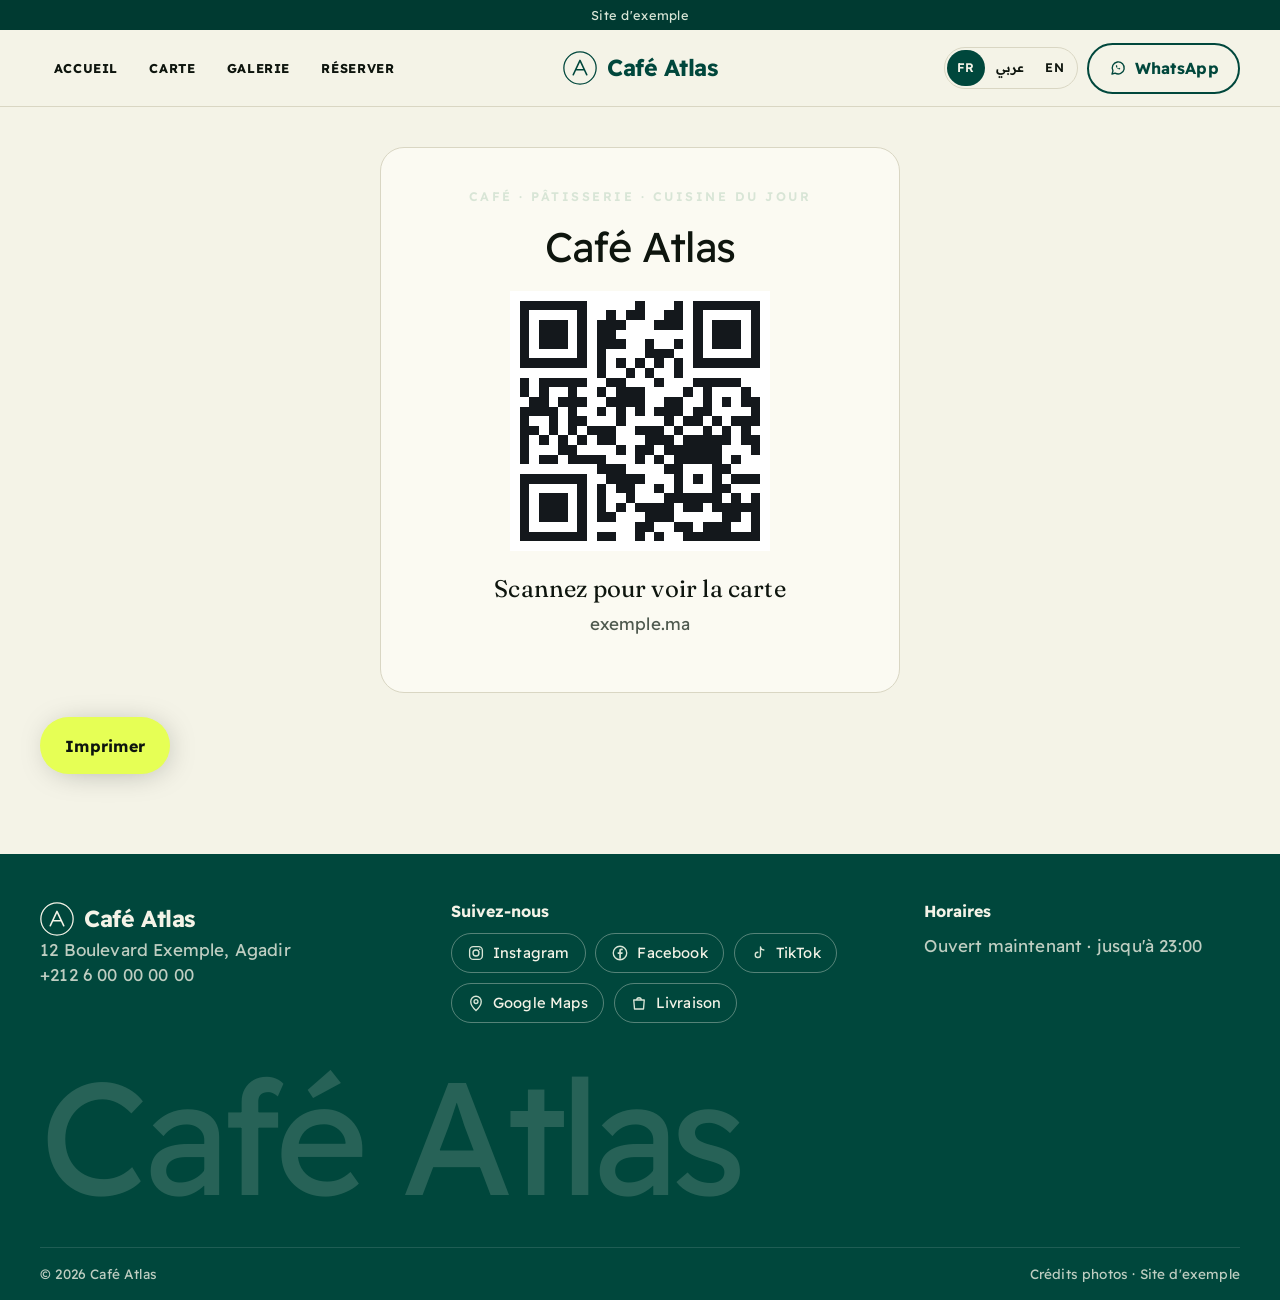
==== commit 01688281: "feat: version 3 du site d'exemple (crème, vert forêt, animations) Nouvel accueil plein écran avec di" ====
--- a/affichette.html
+++ b/affichette.html
@@ -6,13 +6,13 @@
 <title data-i18n="ti_poster">Affichette · Café Atlas</title>
 <meta name="description" content="Affichette QR code du Café Atlas." data-i18n-meta="md_poster">
 <meta property="og:title" content="Affichette · Café Atlas"><meta property="og:description" content="Affichette QR code du Café Atlas."><meta property="og:type" content="website">
-<meta name="theme-color" content="#14181c">
-<link rel="icon" href="data:image/svg+xml,%3Csvg xmlns='http://www.w3.org/2000/svg' viewBox='0 0 40 40'%3E%3Crect width='40' height='40' rx='9' fill='%2314181c'/%3E%3Cpath d='M12 28 20 11l8 17M15.5 22h9' fill='none' stroke='%23b8895b' stroke-width='2.4' stroke-linecap='round' stroke-linejoin='round'/%3E%3C/svg%3E">
+<meta name="theme-color" content="#00473c">
+<link rel="icon" href="data:image/svg+xml,%3Csvg xmlns='http://www.w3.org/2000/svg' viewBox='0 0 40 40'%3E%3Crect width='40' height='40' rx='9' fill='%2300473c'/%3E%3Cpath d='M12 28 20 11l8 17M15.5 22h9' fill='none' stroke='%23e6ff55' stroke-width='2.4' stroke-linecap='round' stroke-linejoin='round'/%3E%3C/svg%3E">
 <link rel="stylesheet" href="assets/style.css">
 <link rel="preconnect" href="https://fonts.googleapis.com"><link rel="preconnect" href="https://fonts.gstatic.com" crossorigin>
-<link rel="stylesheet" href="https://fonts.googleapis.com/css2?family=Fraunces:ital,opsz,wght@0,9..144,300;0,9..144,500;0,9..144,600;1,9..144,400;1,9..144,600&family=Nunito:wght@400;600;700;800&display=swap">
+<link rel="stylesheet" href="https://fonts.googleapis.com/css2?family=Fraunces:ital,opsz,wght@1,9..144,300&family=Readex+Pro:wght@300;400;500;700&display=swap">
 <link rel="stylesheet" href="assets/fx.css">
-<link rel="stylesheet" href="assets/v2.css">
+<link rel="stylesheet" href="assets/v3.css">
 
 <script>document.documentElement.classList.add('js')</script>
 </head>
@@ -60,6 +60,9 @@
 </nav>
 <script>window.CFG={"phone":"212600000000","tz":"Africa/Casablanca","hours":[["07:00","23:00"],["07:00","23:00"],["07:00","23:00"],["07:00","23:00"],["07:00","23:00"],["07:00","23:00"],["08:00","23:00"]]};</script>
 <script src="assets/i18n.js"></script>
+<script src="assets/i18n2.js"></script>
+<script src="assets/i18n3.js"></script>
 <script src="assets/app.js"></script>
 <script src="assets/fx.js"></script>
+<script src="assets/v3.js"></script>
 </body></html>
--- a/assets/v3.css
+++ b/assets/v3.css
@@ -0,0 +1,290 @@
+/* Café Atlas v3 — crème, vert forêt, un seul vert citron pour l'action, photos en héros, mouvement partout mais jamais gratuit.
+   Chargé après style.css et fx.css. Toutes les couleurs passent par les variables ci-dessous. */
+:root{
+  --forest:#00473c;--forest2:#003a31;--lime:#e6ff55;--sage:#d8e5d6;--sandb:#e8dcc6;--cream:#f4f3e7;--ink:#0e150e;--wgray:#8c8c82;
+  --ink2:#003a31;--paper:#f4f3e7;--sand:#e8dcc6;--cu:#00473c;--cu2:#d8e5d6;--mut:#4f5a4f;--line:#d9d6c3;--white:#fbfaf2;--r:24px;
+  --tab-off:#6b6e63;--on-dark:#f4f3e7;--on-dark-mut:rgba(244,243,231,.78);--veil:rgba(244,243,231,.92);
+  --serif:"Fraunces",Georgia,"Times New Roman",serif;--sans:"Readex Pro",system-ui,-apple-system,"Segoe UI",Roboto,Arial,sans-serif;
+  --ease:cubic-bezier(.16,1,.3,1);--shadow:3px 3px 32px -10px rgba(14,21,14,.4);
+}
+html,body{overflow-x:clip}
+html{color-scheme:light;scroll-padding-top:100px}
+body{background:var(--cream);color:var(--ink);font-family:var(--sans);font-size:17px;line-height:1.5;letter-spacing:.01em}
+html[lang="ar"] body,html[lang="ar"] h1,html[lang="ar"] h2,html[lang="ar"] h3{font-family:var(--sans);letter-spacing:0}
+h1,h2,h3{font-family:var(--sans);font-weight:400;letter-spacing:-.02em;text-wrap:balance}
+h2{font-size:clamp(2.2rem,5vw,4.2rem);line-height:.95;margin-bottom:1rem}
+html[lang="ar"] h2{line-height:1.3}
+::selection{background:var(--lime);color:var(--ink)}
+:focus-visible{outline:2px solid var(--forest);outline-offset:3px;border-radius:6px}
+.skip{background:var(--lime);color:var(--ink)}
+.sr{position:absolute;width:1px;height:1px;overflow:hidden;clip:rect(0 0 0 0);white-space:nowrap}
+[id]{scroll-margin-top:96px}
+.wrap{width:min(1200px,100% - 40px)}
+
+/* ---------- bandeaux, en-tête ---------- */
+.demo{background:var(--forest2);color:var(--sage);text-transform:none;letter-spacing:.02em;font-size:.8rem}
+.strip{background:var(--forest);color:var(--cream);text-align:center;font-size:.88rem;font-weight:500;padding:.45rem 1rem}
+.hdr{background:rgba(244,243,231,.94);border-bottom:1px solid var(--line);box-shadow:none}
+.hdr-in{display:grid;grid-template-columns:1fr auto 1fr;align-items:center;min-height:76px}
+.brand{grid-column:2;grid-row:1;justify-self:center;color:var(--forest);font-family:var(--sans);font-weight:700;font-size:1.45rem;letter-spacing:-.02em}
+.mono{color:var(--forest)}
+.nav{grid-column:1;grid-row:1;justify-self:start}
+.hdr-r{grid-column:3;grid-row:1;justify-self:end}
+.nav a{text-transform:uppercase;letter-spacing:.05em;font-size:.8rem;font-weight:700;color:var(--ink)}
+html[lang="ar"] .nav a{text-transform:none;letter-spacing:0;font-size:.98rem}
+.nav a::after{background:var(--forest);height:2px}
+.lang{background:transparent;border-color:var(--line)}
+.lang button{min-height:36px;color:var(--ink);touch-action:manipulation}
+.lang button[aria-pressed="true"]{background:var(--forest);color:var(--cream)}
+.burger{width:44px;height:44px;background:transparent;border-color:var(--forest)}
+.burger span{background:var(--forest)}
+.prog{background:var(--forest);height:3px}
+
+/* ---------- boutons : pilules ---------- */
+.btn{border-radius:9999px;font-family:var(--sans);font-weight:700;font-size:1rem;letter-spacing:.017em;padding:.95rem 1.5rem;touch-action:manipulation;transition:transform 220ms var(--ease),background-color 180ms ease,color 180ms ease,border-color 180ms ease,box-shadow 220ms ease}
+.btn .arw{width:18px;height:18px;transition:transform 260ms var(--ease)}
+html[dir="rtl"] .btn .arw,html[dir="rtl"] .glink .arw{transform:scaleX(-1)}
+.btn-gold{background:var(--lime);color:var(--ink);box-shadow:var(--shadow)}
+.btn-ghost{background:transparent;border:2px solid var(--forest);color:var(--forest);padding:.7rem 1.2rem}
+.btn-dark{background:var(--forest);color:var(--cream)}
+.btn-line{background:transparent;border:2px solid var(--cream);color:var(--cream)}
+.btn-line-d{border:2px solid var(--ink);color:var(--ink)}
+@media (hover:hover) and (pointer:fine){
+  .btn-gold:hover{background:var(--lime);box-shadow:0 14px 34px -12px rgba(14,21,14,.55)}
+  .btn:hover .arw{transform:translateX(4px)}
+  html[dir="rtl"] .btn:hover .arw{transform:scaleX(-1) translateX(4px)}
+  .btn-ghost:hover{background:var(--forest);color:var(--cream)}
+  .btn-dark:hover{background:var(--forest2)}
+  .btn-line:hover{background:var(--cream);color:var(--forest)}
+  .btn-line-d:hover{background:var(--ink);color:var(--cream)}
+}
+.glink{display:inline-flex;align-items:center;gap:.45rem;min-height:44px;font-weight:700;color:var(--ink);text-decoration:none;padding:.4rem 0;background-image:linear-gradient(currentColor,currentColor);background-size:0 2px;background-repeat:no-repeat;background-position:0 100%;transition:background-size 300ms var(--ease)}
+html[dir="rtl"] .glink{background-position:100% 100%}
+.glink .arw{width:18px;height:18px;transition:transform 260ms var(--ease)}
+@media (hover:hover) and (pointer:fine){.glink:hover{background-size:100% 2px}.glink:hover .arw{transform:translateX(4px)}html[dir="rtl"] .glink:hover .arw{transform:scaleX(-1) translateX(4px)}}
+.eyebrow-sg{font-size:.82rem;font-weight:700;letter-spacing:.05em;text-transform:uppercase;color:var(--forest);margin:0 0 .9rem}
+html[lang="ar"] .eyebrow-sg{text-transform:none;letter-spacing:0;font-size:.95rem}
+
+/* ---------- HERO plein écran ---------- */
+.sgh{position:relative;min-height:max(560px,min(calc(100svh - 140px),860px));display:flex;align-items:flex-end;overflow:hidden;background:var(--forest)}
+.sgh-media{position:absolute;inset:0}
+.sgs{position:absolute;inset:0;opacity:0;animation:sgs 18s linear infinite;animation-delay:calc(var(--n) * 6s)}
+.sgs img{width:100%;height:100%;object-fit:cover;display:block}
+@keyframes sgs{0%{opacity:0;transform:scale(1.12)}5%{opacity:1}38%{opacity:1}43%{opacity:0}100%{opacity:0;transform:scale(1)}}
+.sgh-in{position:relative;z-index:2;padding:2rem 0 2.5rem;display:flex;align-items:flex-end;justify-content:space-between;gap:1.5rem}
+.sgh-panel{background:var(--veil);backdrop-filter:blur(6px);border-radius:var(--r);padding:clamp(1.5rem,3.2vw,2.5rem);max-width:600px;box-shadow:var(--shadow)}
+.sgh h1{font-size:clamp(2.8rem,6.2vw,5rem);line-height:.86;letter-spacing:-.035em;margin:0 0 1.1rem;color:var(--ink)}
+.sgh h1 .ln{display:block;overflow:hidden;padding-bottom:.08em}
+.sgh h1 .ln>span{display:block}
+.sgh h1 .l2{font-family:var(--serif);font-style:italic;font-weight:300;letter-spacing:-.04em;color:var(--forest)}
+html[lang="ar"] .sgh h1{line-height:1.25;letter-spacing:0}
+html[lang="ar"] .sgh h1 .ln{overflow:visible}
+html[lang="ar"] .sgh h1 .l2{font-family:var(--sans);font-style:normal;font-weight:300}
+.sgh-p{font-size:1.08rem;max-width:40ch;margin:0 0 1.4rem;color:var(--ink)}
+.sgh-cta{display:flex;flex-wrap:wrap;align-items:center;gap:.6rem 1.4rem;margin-bottom:1.1rem}
+.sgh .status{color:var(--ink);border-color:var(--line);background:var(--white);font-size:.88rem}
+.sgh .is-open .dot{background:#2f9e5b}
+.sgh-bars{display:flex;gap:.45rem;align-self:flex-end;margin-bottom:.4rem}
+.sgh-bars span{position:relative;width:46px;height:3px;border-radius:3px;background:rgba(244,243,231,.4);overflow:hidden}
+.sgh-bars i{position:absolute;inset:0;background:var(--cream);transform:scaleX(0);transform-origin:left;animation:bar 18s linear infinite;animation-delay:calc(var(--n) * 6s)}
+html[dir="rtl"] .sgh-bars i{transform-origin:right}
+@keyframes bar{0%{transform:scaleX(0)}33.3%{transform:scaleX(1)}33.4%,100%{transform:scaleX(0)}}
+.sgh-cap{position:absolute;z-index:2;top:1.4rem;inset-inline-end:max(20px,calc((100% - 1200px) / 2));color:var(--cream);font-weight:500;font-size:.9rem;height:2.1em;min-width:14em;text-align:end}
+.sgh-cap span{position:absolute;inset-inline-end:0;opacity:0;white-space:nowrap;animation:cap 18s linear infinite;animation-delay:calc(var(--n) * 6s);background:rgba(14,21,14,.55);padding:.3rem .8rem;border-radius:20px;backdrop-filter:blur(4px)}
+@keyframes cap{0%,4%{opacity:0;transform:translateY(6px)}8%,34%{opacity:1;transform:none}38%,100%{opacity:0}}
+/* entrée de page */
+html.js .sgh-panel{opacity:0;transform:translateY(40px)}
+html.js .sgh h1 .ln>span{transform:translateY(105%)}
+html.js .sgh-media{transform:scale(1.08)}
+html.ready .sgh-panel{opacity:1;transform:none;transition:opacity 700ms ease,transform 1000ms var(--ease)}
+html.ready .sgh h1 .ln>span{transform:none;transition:transform 1100ms var(--ease);transition-delay:calc(250ms + var(--j,0) * 120ms)}
+html.ready .sgh-media{transform:none;transition:transform 2400ms var(--ease)}
+html[lang="ar"].js .sgh h1 .ln>span{transform:translateY(.3em);opacity:0}
+html[lang="ar"].ready .sgh h1 .ln>span{transform:none;opacity:1;transition:transform 900ms var(--ease),opacity 700ms ease;transition-delay:calc(250ms + var(--j,0) * 120ms)}
+
+/* ---------- bandeau défilant ---------- */
+.mq{background:var(--forest);color:var(--cream);overflow:hidden;padding:clamp(1rem,2.4vw,1.6rem) 0;border-block:1px solid rgba(244,243,231,.12)}
+.mq-t{display:flex;width:max-content;will-change:transform;transform:translate3d(var(--x,0px),0,0) skewX(var(--sk,0deg))}
+.mq-t>div{display:flex;align-items:center;white-space:nowrap}
+.mq-t span{font-size:clamp(1.8rem,4.6vw,3.4rem);font-weight:400;letter-spacing:-.02em;padding:0 1.6rem;line-height:1.1}
+.mq-t svg{width:clamp(22px,3vw,34px);height:auto;color:var(--sage);flex:none}
+
+/* ---------- carte : onglets + produits ---------- */
+.mn3{padding:clamp(4rem,9vw,7.5rem) 0}
+.mn3-head{display:flex;flex-wrap:wrap;align-items:flex-end;justify-content:space-between;gap:1.5rem 3rem;margin-bottom:clamp(1.8rem,4vw,3rem)}
+.mn3-head h2{max-width:12ch;margin:0}
+.tabs{position:relative;display:flex;flex-wrap:wrap;gap:.3rem 2.2rem;padding-bottom:16px}
+.tabs button{border:0;background:none;padding:.2rem 0;font:inherit;font-size:clamp(1.5rem,3vw,2.4rem);line-height:1;letter-spacing:-.02em;color:var(--tab-off);cursor:pointer;min-height:44px;transition:color 220ms ease;touch-action:manipulation}
+.tabs button[aria-pressed="true"]{color:var(--ink)}
+@media (hover:hover) and (pointer:fine){.tabs button:hover{color:var(--ink)}}
+.tabs .tdot{position:absolute;bottom:0;left:0;width:8px;height:8px;border-radius:50%;background:var(--forest);transform:translateX(var(--tx,0px));transition:transform 520ms var(--ease)}
+.pgrid{display:grid;grid-template-columns:repeat(3,minmax(0,1fr));gap:clamp(1.5rem,3vw,2.5rem) clamp(1rem,2.4vw,2rem)}
+.pc{position:relative;transition:opacity 380ms ease,transform 520ms var(--ease)}
+.pc.out{opacity:0;transform:scale(.94) translateY(12px)}
+.pc.gone{display:none}
+.pc-ph{position:relative;aspect-ratio:1;border-radius:20px;overflow:hidden;background:var(--sage)}
+.pc-ph img{width:100%;height:100%;object-fit:cover;display:block;transform:scale(1.02);transition:transform 900ms var(--ease)}
+@media (hover:hover) and (pointer:fine){.pc:hover .pc-ph img{transform:scale(1.08)}}
+.badge{position:absolute;top:14px;inset-inline-start:14px;background:var(--lime);color:var(--ink);font-size:.75rem;font-weight:700;letter-spacing:.05em;text-transform:uppercase;padding:.3rem .8rem;border-radius:20px}
+html[lang="ar"] .badge{text-transform:none;letter-spacing:0;font-size:.85rem}
+.pc h3{font-size:1.25rem;font-weight:700;letter-spacing:.01em;margin:1.1rem 0 .35rem}
+.pc-d{margin:0 0 .8rem;color:var(--mut);font-size:1rem;line-height:1.35}
+.pc-f{display:flex;align-items:center;justify-content:space-between;gap:1rem}
+.pc-p{font-variant-numeric:tabular-nums;color:var(--forest);font-weight:500}.pc-p b{font-size:1.2rem;color:var(--ink)}
+.mn3-more{margin-top:clamp(2rem,4vw,3rem);display:flex;justify-content:center}
+/* révélation des photos */
+html.js .rv{clip-path:inset(100% 0 0 0 round 20px);transition:clip-path 1100ms var(--ease);transition-delay:calc(var(--i,0) * 50ms)}
+html.js .rv.in{clip-path:inset(0 0 0 0 round 20px)}
+
+/* ---------- histoire : bande sauge ---------- */
+.split{background:var(--sage);padding:clamp(4rem,9vw,7.5rem) 0;overflow:hidden}
+.split-in{display:grid;grid-template-columns:minmax(0,1fr) minmax(0,1fr);gap:clamp(2rem,6vw,5rem);align-items:center}
+.split h2{margin-bottom:1.4rem}
+.split .big{font-family:var(--sans);font-size:clamp(1.15rem,1.8vw,1.35rem);line-height:1.45;color:var(--ink);margin-bottom:1.8rem}
+.ffacts{list-style:none;margin:0;padding:0;display:grid;gap:1rem}
+.ffacts li{display:flex;align-items:center;gap:.8rem;font-weight:700;font-size:1.05rem}
+.ffacts svg{width:24px;height:24px;color:var(--forest);flex:none}
+.split-ph{position:relative;border-radius:24px;overflow:hidden;aspect-ratio:4/5}
+.split-ph img{position:absolute;inset:-12% 0;width:100%;height:124%;object-fit:cover;transform:translate3d(0,var(--py,0px),0)}
+
+/* ---------- plaisirs du jour : rail ---------- */
+.rail-sec{background:var(--sandb);padding:clamp(4rem,9vw,7rem) 0;overflow:hidden}
+.rail-head{display:flex;flex-wrap:wrap;align-items:flex-end;justify-content:space-between;gap:1.2rem;margin-bottom:2rem}
+.rail-head h2{margin:0}
+.rail-head p{margin:.6rem 0 0;font-size:1.05rem;color:var(--mut)}
+.rail-nav{display:flex;gap:.6rem}
+.rail-nav button{width:52px;height:52px;border-radius:50%;border:2px solid var(--forest);background:transparent;color:var(--forest);display:grid;place-items:center;cursor:pointer;transition:background-color 180ms ease,color 180ms ease,transform 220ms var(--ease);touch-action:manipulation}
+.rail-nav button svg{width:20px;height:20px}
+.rail-next svg{transform:scaleX(-1)}
+html[dir="rtl"] .rail-prev svg{transform:scaleX(-1)}
+html[dir="rtl"] .rail-next svg{transform:none}
+@media (hover:hover) and (pointer:fine){.rail-nav button:hover{background:var(--forest);color:var(--cream)}}
+.rail-nav button:active{transform:scale(.94)}
+.rail{display:flex;gap:clamp(1rem,2.4vw,1.8rem);overflow-x:auto;scroll-snap-type:x mandatory;scrollbar-width:none;padding-inline:max(20px,calc((100% - 1200px) / 2));scroll-padding-inline:max(20px,calc((100% - 1200px) / 2));cursor:grab;-webkit-overflow-scrolling:touch;overscroll-behavior-x:contain}
+.rail::-webkit-scrollbar{display:none}
+.rail.drag{cursor:grabbing;scroll-snap-type:none;user-select:none}
+.rc{flex:0 0 clamp(250px,30vw,360px);scroll-snap-align:start}
+.rc-ph{position:relative;aspect-ratio:4/5;border-radius:20px;overflow:hidden;background:var(--sage)}
+.rc-ph img{width:100%;height:100%;object-fit:cover;display:block;pointer-events:none;transition:transform 900ms var(--ease)}
+@media (hover:hover) and (pointer:fine){.rc:hover .rc-ph img{transform:scale(1.06)}}
+.rc-w{position:absolute;bottom:14px;inset-inline-start:14px;background:var(--veil);color:var(--forest);font-size:.82rem;font-weight:700;padding:.35rem .8rem;border-radius:20px}
+.rc h3{font-size:1.35rem;font-weight:700;letter-spacing:0;margin:1rem 0 .25rem}
+.rc p{margin:0;color:var(--mut)}
+.rail-bar{width:min(1200px,100% - 40px);margin:2rem auto 0;height:3px;background:rgba(0,71,60,.18);border-radius:3px;overflow:hidden}
+.rail-bar i{display:block;height:100%;background:var(--forest);transform:scaleX(var(--rp,.2));transform-origin:left;transition:transform 200ms linear}
+html[dir="rtl"] .rail-bar i{transform-origin:right}
+
+/* ---------- réseaux : bande forêt ---------- */
+.social{background:var(--forest);color:var(--cream);padding:clamp(4rem,9vw,7rem) 0;text-align:center}
+.social h2{color:var(--cream);font-size:clamp(2.4rem,6vw,4.8rem)}
+.social p{color:var(--on-dark-mut);font-size:1.1rem;max-width:46ch;margin:0 auto 2rem}
+.social .soc{justify-content:center;gap:.7rem}
+.social .pill{background:transparent;border:2px solid rgba(244,243,231,.5);color:var(--cream);font-weight:500;font-size:1rem;padding:.75rem 1.3rem;transition:transform 320ms var(--ease),background-color 180ms ease,color 180ms ease,border-color 180ms ease}
+.social .pill svg{color:var(--cream)}
+@media (hover:hover) and (pointer:fine){.social .pill:hover{background:var(--cream);color:var(--forest);border-color:var(--cream)}.social .pill:hover svg{color:var(--forest)}}
+html.js .social .soc li{opacity:0;transform:translateY(18px) scale(.9)}
+html.js .social .soc.in li{opacity:1;transform:none;transition:opacity 500ms ease,transform 700ms var(--ease);transition-delay:calc(var(--i,0) * 50ms)}
+
+/* ---------- horaires et carte ---------- */
+.info{padding:clamp(4rem,9vw,7rem) 0}
+.info .two{grid-template-columns:minmax(0,1fr) minmax(0,1fr)}
+.hrs th,.hrs td{border-color:var(--line);padding:.7rem .4rem}
+.hrs tr.today{background:var(--sage)}.hrs tr.today th{font-weight:700}
+.map iframe{border-radius:20px;height:320px}
+.info .mut{color:var(--mut)}
+
+/* ---------- appel final : photo plein écran ---------- */
+.fin3{position:relative;min-height:min(80vh,720px);display:grid;place-items:center;overflow:hidden;padding:clamp(3rem,7vw,5rem) 0}
+.fin3-ph{position:absolute;inset:0}
+.fin3-ph img{width:100%;height:100%;object-fit:cover;transform:scale(var(--fz,1.15));transition:transform 120ms linear}
+.fin3-panel{position:relative;z-index:1;background:var(--veil);backdrop-filter:blur(6px);border-radius:var(--r);padding:clamp(1.8rem,4vw,3rem);max-width:680px;text-align:center;box-shadow:var(--shadow);margin:0 20px}
+.fin3 h2{font-size:clamp(2.2rem,5.4vw,4.2rem)}
+.fin3 p{font-size:1.1rem;margin:0 auto 1.6rem;max-width:40ch}
+.fin3 .cta{justify-content:center;margin:0;gap:.7rem}
+
+/* ---------- pied de page, barre mobile ---------- */
+.ftr{background:var(--forest);color:var(--on-dark-mut)}
+.ftr .brand{color:var(--cream);justify-self:start}
+.ftr .mono{color:var(--cream)}
+.ftr h3{color:var(--cream);font-family:var(--sans);text-transform:none;letter-spacing:0;font-size:1rem;font-weight:700}
+.ftr .mut{color:var(--on-dark-mut)}
+.ftr .pill{background:transparent;border-color:rgba(244,243,231,.35);color:var(--cream)}
+.ftr .pill svg{color:var(--sage)}
+.wordmark{font-family:var(--sans);font-weight:400;letter-spacing:-.04em;background:none;-webkit-background-clip:border-box;background-clip:border-box;color:rgba(244,243,231,.16);animation:none;line-height:1}
+html[lang="ar"] .wordmark{line-height:1.6;letter-spacing:0}
+.dock{background:var(--forest)}
+.dock a{color:var(--cream)}.dock svg{color:var(--lime)}
+
+/* ---------- autres pages ---------- */
+.phead h1{font-size:clamp(2.6rem,6vw,4.6rem);line-height:.9;letter-spacing:-.035em}
+html[lang="ar"] .phead h1{line-height:1.3;letter-spacing:0}
+.chip{border:2px solid var(--forest);background:transparent;color:var(--forest);font-weight:700}
+.chip[aria-pressed="true"]{background:var(--forest);color:var(--cream);border-color:var(--forest)}
+.price{color:var(--forest)}.price b{color:var(--ink)}
+.ml li{border-bottom:1px solid var(--line)}
+.tile .ph{border-radius:20px}
+.slats span{background:var(--forest);box-shadow:none}
+.form input,.form textarea{border-radius:8px;border:1px solid var(--wgray);background:var(--white)}
+.form input:focus,.form textarea:focus{outline-color:var(--forest);border-color:var(--forest)}
+.card{border:0;background:transparent;border-radius:0}
+.card .art img{border-radius:20px}
+.facts li{background:var(--white);border-color:var(--line);border-radius:9999px}
+.facts svg{color:var(--forest)}
+.pill{border-radius:9999px;background:var(--white)}
+.pill svg{color:var(--forest)}
+.band{background:var(--forest)}
+.marq{background:var(--forest);color:var(--cream)}
+.lb-n,.lb-x{border-radius:50%}
+.poster{border-radius:24px}
+
+/* arabe : titres découpés sans masque */
+html[lang="ar"] .w{overflow:visible;padding:0;margin:0}
+html[lang="ar"] [data-split] .wi{transform:translateY(.3em);opacity:0;transition:transform 750ms var(--ease),opacity 600ms ease;transition-delay:calc(var(--j,0) * 80ms)}
+html[lang="ar"] [data-split].in .wi{transform:none;opacity:1}
+
+@media (max-width:860px){
+  .hdr-in{grid-template-columns:auto 1fr auto;min-height:64px}
+  .brand{grid-column:1;justify-self:start;font-size:1.25rem}
+  .hdr-r{grid-column:3}
+  .nav{background:var(--cream)}
+  .sgh{min-height:auto;display:block;background:var(--cream)}
+  .sgh-media{position:relative;height:56vh;height:56svh;min-height:320px}
+  .sgh-in{display:block;padding:0 0 2rem;margin-top:-4.5rem}
+  .sgh-bars{position:absolute;top:calc(-56svh + 1rem);inset-inline-start:0}
+  .sgh-cap{top:1rem}
+  .pgrid{grid-template-columns:repeat(2,minmax(0,1fr))}
+  .split-in,.info .two{grid-template-columns:1fr}
+  .split-ph{aspect-ratio:4/3}
+  .rc{flex-basis:72vw}
+}
+@media (max-width:520px){
+  .pgrid{grid-template-columns:1fr}
+  .tabs{gap:.3rem 1.4rem}
+  .sgh-bars{display:none}
+}
+@media (prefers-reduced-motion:reduce){
+  .sgs,.sgh-bars i,.sgh-cap span{animation:none}
+  .sgs:first-child,.sgh-cap span:first-child{opacity:1}
+  html.js .sgh-panel,html.js .sgh h1 .ln>span,html.js .sgh-media,html[lang="ar"].js .sgh h1 .ln>span{opacity:1;transform:none;transition:none}
+  html.js .rv{clip-path:none;transition:none}
+  html.js .social .soc li{opacity:1;transform:none}
+  .mq-t{transform:none}
+  .split-ph img{transform:none}
+  .fin3-ph img{transform:none;transition:none}
+  .pc,.tabs .tdot{transition:none}
+}
+
+.brand{white-space:nowrap}
+@media (max-width:420px){.brand{font-size:1.08rem}.brand .mono{width:28px;height:28px}}
+
+/* bouton pause : tout ce qui bouge tout seul peut être arrêté */
+.sgh-pause{position:absolute;z-index:3;top:1.2rem;inset-inline-start:max(20px,calc((100% - 1200px) / 2));width:44px;height:44px;border-radius:50%;border:2px solid rgba(244,243,231,.7);background:rgba(14,21,14,.45);color:var(--cream);display:grid;place-items:center;cursor:pointer;backdrop-filter:blur(4px);transition:background-color 180ms ease,transform 220ms var(--ease);touch-action:manipulation}
+.sgh-pause svg{width:18px;height:18px;grid-area:1/1}
+.sgh-pause .i-play{display:none}
+.sgh-pause[aria-pressed="true"] .i-play{display:block}.sgh-pause[aria-pressed="true"] .i-pause{display:none}
+@media (hover:hover) and (pointer:fine){.sgh-pause:hover{background:rgba(14,21,14,.7)}}
+.sgh-pause:active{transform:scale(.94)}
+html.paused .sgs,html.paused .sgh-bars i,html.paused .sgh-cap span,.sgh.hold .sgs,.sgh.hold .sgh-bars i,.sgh.hold .sgh-cap span{animation-play-state:paused}
+/* cibles tactiles de 44 px sur écran tactile */
+@media (pointer:coarse){.lang button,.ftr .pill,.pill{min-height:44px}.tabs{gap:.2rem 1.6rem}}
+@media (prefers-reduced-motion:reduce){.sgh-pause{display:none}}
